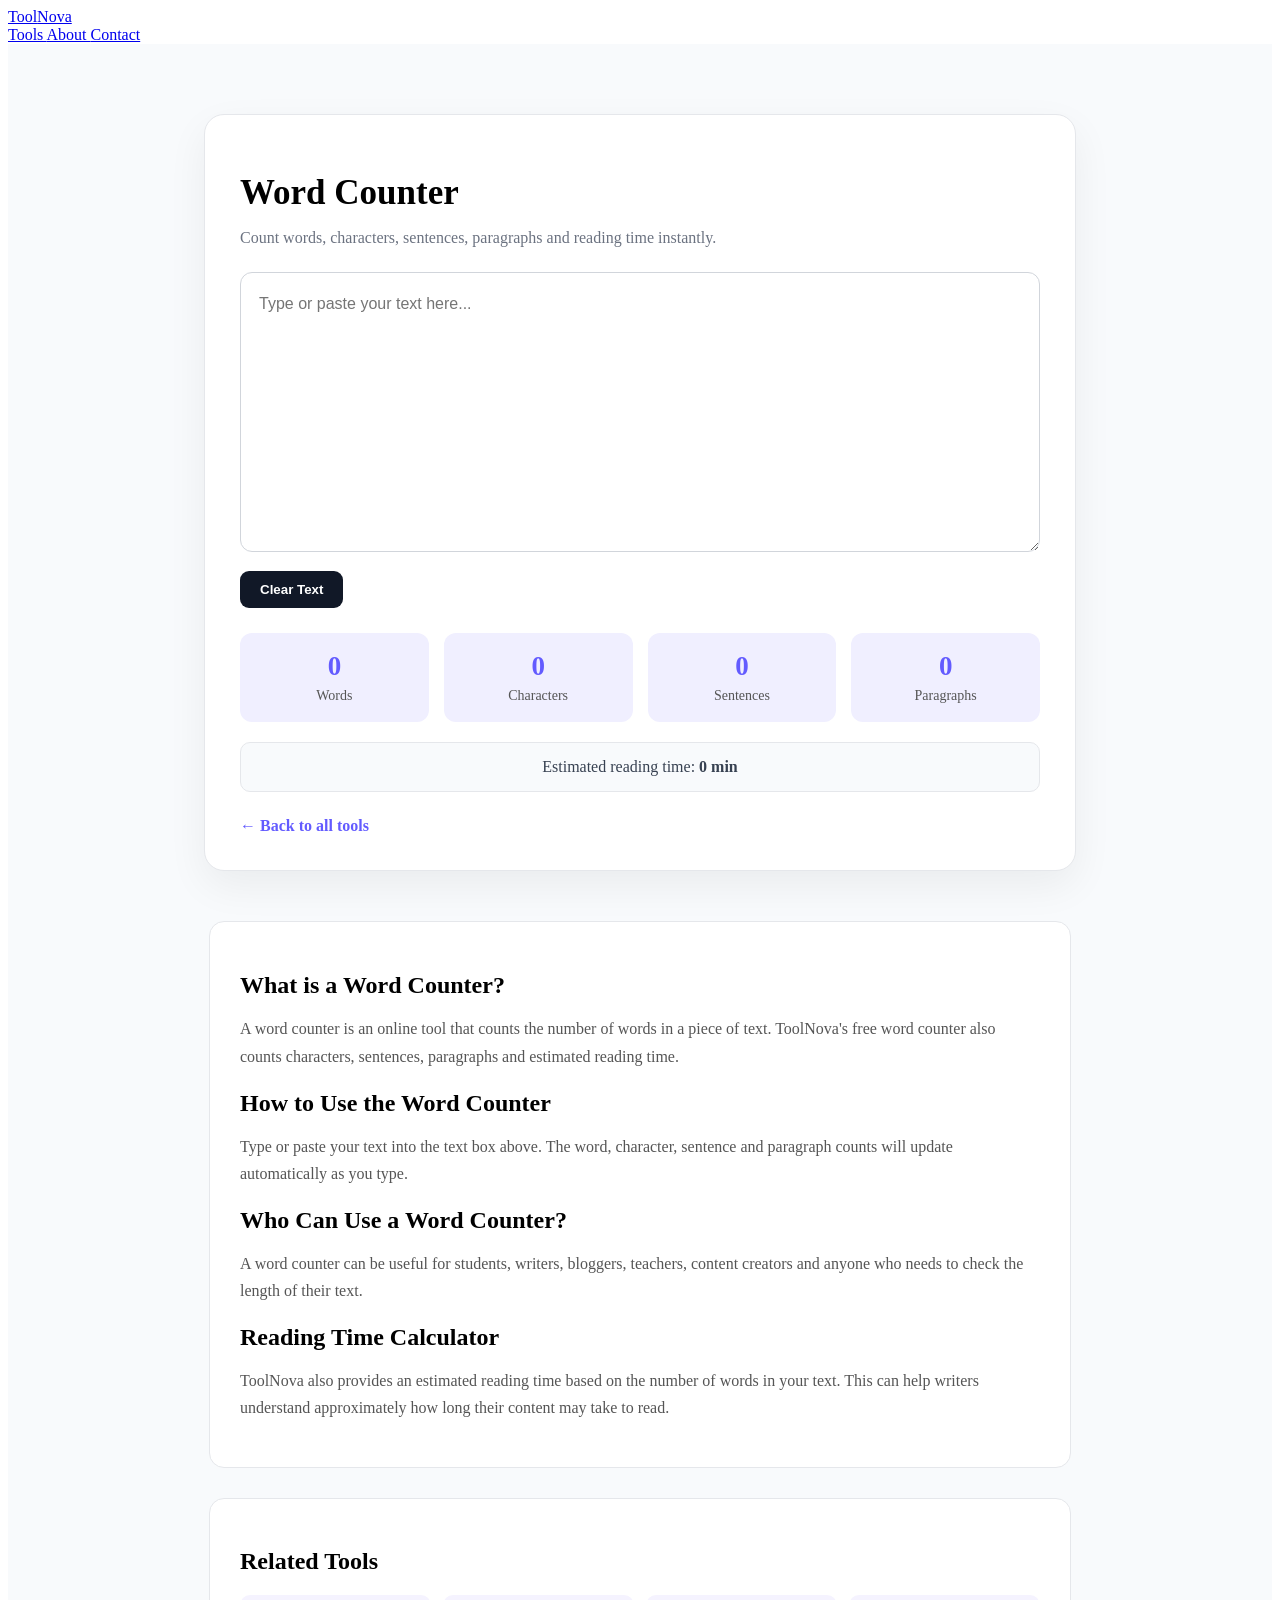
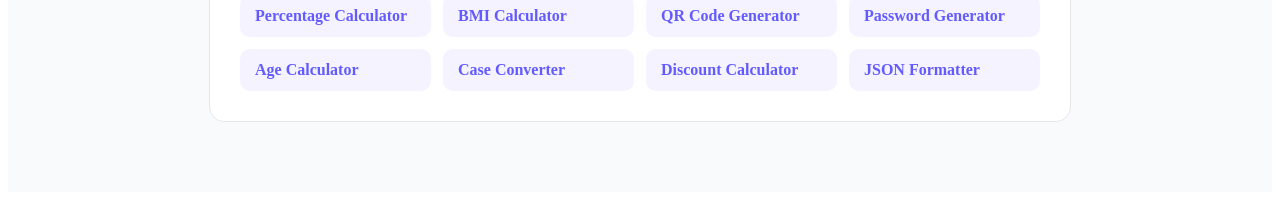
==== TOOLS/word-counter.html @ 47ff49fd "Initial ToolNova website" ====
<!DOCTYPE html>
<html lang="en">

<head>

    <meta charset="UTF-8">

    <meta name="viewport"
          content="width=device-width, initial-scale=1.0">

    <meta name="description"
          content="Free online word counter by ToolNova. Count words, characters, sentences, paragraphs and estimated reading time instantly.">

    <meta name="robots"
          content="index, follow">

    <title>Word Counter - Count Words & Characters Online | ToolNova</title>

    <link rel="icon"
          type="image/png"
          href="../assets/favicon.png">

    <link rel="stylesheet"
          href="../style.css">


    <style>

        /* ================= TOOL PAGE ================= */

        .tool-page {
            min-height: 75vh;
            padding: 70px 0;
            background: #f8fafc;
        }


        /* ================= COUNTER ================= */

        .counter {
            max-width: 800px;
            margin: auto;

            background: white;

            padding: 35px;

            border-radius: 20px;

            border: 1px solid #e5e7eb;

            box-shadow:
                0 15px 40px rgba(0,0,0,0.06);
        }


        .counter h1 {
            font-size: 35px;
            margin-bottom: 10px;
        }


        .counter-intro {
            color: #6b7280;
            margin-bottom: 25px;
        }


        textarea {
            width: 100%;

            min-height: 280px;

            padding: 18px;

            border: 1px solid #d1d5db;

            border-radius: 12px;

            resize: vertical;

            font-size: 16px;

            font-family: Arial, sans-serif;

            line-height: 1.6;

            outline: none;

            box-sizing: border-box;
        }


        textarea:focus {
            border-color: #635bff;

            box-shadow:
                0 0 0 3px rgba(99,91,255,0.10);
        }


        /* ================= CLEAR BUTTON ================= */

        .clear-btn {
            margin-top: 15px;

            padding: 11px 20px;

            border: none;

            border-radius: 9px;

            background: #111827;

            color: white;

            font-weight: 700;

            cursor: pointer;
        }


        .clear-btn:hover {
            background: #374151;
        }


        /* ================= STATS ================= */

        .stats {
            display: grid;

            grid-template-columns:
                repeat(4, 1fr);

            gap: 15px;

            margin-top: 25px;
        }


        .stat {
            background: #f0efff;

            padding: 18px;

            border-radius: 12px;

            text-align: center;
        }


        .stat strong {
            display: block;

            font-size: 27px;

            color: #635bff;

            margin-bottom: 4px;
        }


        .stat span {
            color: #555;

            font-size: 14px;
        }


        /* ================= READING TIME ================= */

        .reading-time {
            margin-top: 20px;

            padding: 15px;

            background: #f8fafc;

            border: 1px solid #e5e7eb;

            border-radius: 10px;

            text-align: center;

            color: #374151;
        }


        /* ================= BACK ================= */

        .back {
            display: inline-block;

            margin-top: 25px;

            color: #635bff;

            font-weight: 700;

            text-decoration: none;
        }


        /* ================= SEO CONTENT ================= */

        .seo-content {

            max-width: 800px;

            margin: 50px auto 0;

            background: white;

            padding: 30px;

            border-radius: 15px;

            border: 1px solid #e5e7eb;
        }


        .seo-content h2 {

            margin-bottom: 12px;
        }


        .seo-content p {

            color: #555;

            line-height: 1.7;

            margin-bottom: 15px;
        }


        /* ================= RELATED TOOLS ================= */

        .related-tools {

            max-width: 800px;

            margin: 30px auto 0;

            background: white;

            padding: 30px;

            border-radius: 15px;

            border: 1px solid #e5e7eb;
        }


        .related-tools h2 {

            margin-bottom: 20px;
        }


        .related-tools-grid {

            display: grid;

            grid-template-columns:
                repeat(auto-fit, minmax(180px, 1fr));

            gap: 12px;
        }


        .related-tools a {

            display: block;

            padding: 12px 15px;

            background: #f5f3ff;

            color: #635bff;

            text-decoration: none;

            border-radius: 10px;

            font-weight: 600;

            transition: 0.2s;
        }


        .related-tools a:hover {

            background: #635bff;

            color: white;
        }


        /* ================= MOBILE ================= */

        @media (max-width: 700px) {

            .tool-page {

                padding: 40px 15px;

            }


            .counter {

                padding: 25px 20px;

            }


            .stats {

                grid-template-columns:
                    repeat(2, 1fr);

            }


            .counter h1 {

                font-size: 28px;

            }


            .seo-content,
            .related-tools {

                padding: 22px 18px;

            }

        }


        @media (max-width: 450px) {

            .counter {

                padding: 22px 17px;

            }


            .stats {

                grid-template-columns:
                    1fr 1fr;

                gap: 10px;

            }


            .stat {

                padding: 15px 10px;

            }


            .stat strong {

                font-size: 24px;

            }

        }

    </style>

</head>


<body>


<!-- ================= HEADER ================= -->

<header class="header">

    <div class="container nav">

        <a href="../index.html"
           class="logo">

            Tool<span>Nova</span>

        </a>


        <nav>

            <a href="../index.html#tools">
                Tools
            </a>

            <a href="../pages/about.html">
                About
            </a>

            <a href="../pages/contact.html">
                Contact
            </a>

        </nav>

    </div>

</header>



<!-- ================= MAIN ================= -->

<main class="tool-page">

    <div class="container">


        <!-- ================= WORD COUNTER ================= -->

        <div class="counter">

            <h1>
                Word Counter
            </h1>


            <p class="counter-intro">
                Count words, characters, sentences,
                paragraphs and reading time instantly.
            </p>


            <textarea
                id="text"
                placeholder="Type or paste your text here..."
                spellcheck="true"></textarea>


            <button
                class="clear-btn"
                onclick="clearText()">

                Clear Text

            </button>


            <!-- ================= STATS ================= -->

            <div class="stats">


                <div class="stat">

                    <strong id="words">
                        0
                    </strong>

                    <span>
                        Words
                    </span>

                </div>


                <div class="stat">

                    <strong id="characters">
                        0
                    </strong>

                    <span>
                        Characters
                    </span>

                </div>


                <div class="stat">

                    <strong id="sentences">
                        0
                    </strong>

                    <span>
                        Sentences
                    </span>

                </div>


                <div class="stat">

                    <strong id="paragraphs">
                        0
                    </strong>

                    <span>
                        Paragraphs
                    </span>

                </div>


            </div>


            <!-- ================= READING TIME ================= -->

            <div class="reading-time">

                Estimated reading time:

                <strong id="readingTime">
                    0 min
                </strong>

            </div>


            <!-- ================= BACK ================= -->

            <a
                href="../index.html#tools"
                class="back">

                ← Back to all tools

            </a>

        </div>



        <!-- ================= SEO CONTENT ================= -->

        <div class="seo-content">

            <h2>
                What is a Word Counter?
            </h2>

            <p>
                A word counter is an online tool that counts the number
                of words in a piece of text. ToolNova's free word counter
                also counts characters, sentences, paragraphs and
                estimated reading time.
            </p>


            <h2>
                How to Use the Word Counter
            </h2>

            <p>
                Type or paste your text into the text box above.
                The word, character, sentence and paragraph counts
                will update automatically as you type.
            </p>


            <h2>
                Who Can Use a Word Counter?
            </h2>

            <p>
                A word counter can be useful for students, writers,
                bloggers, teachers, content creators and anyone who
                needs to check the length of their text.
            </p>


            <h2>
                Reading Time Calculator
            </h2>

            <p>
                ToolNova also provides an estimated reading time based
                on the number of words in your text. This can help
                writers understand approximately how long their content
                may take to read.
            </p>

        </div>



        <!-- ================= RELATED TOOLS ================= -->

        <div class="related-tools">

            <h2>
                Related Tools
            </h2>


            <div class="related-tools-grid">

                <a href="percentage-calculator.html">
                    Percentage Calculator
                </a>

                <a href="bmi-calculator.html">
                    BMI Calculator
                </a>

                <a href="qr-code-generator.html">
                    QR Code Generator
                </a>

                <a href="password-generator.html">
                    Password Generator
                </a>

                <a href="age.html">
                    Age Calculator
                </a>

                <a href="case-converter.html">
                    Case Converter
                </a>

                <a href="discount.html">
                    Discount Calculator
                </a>

                <a href="json-formatter.html">
                    JSON Formatter
                </a>

            </div>

        </div>


    </div>

</main>



<!-- ================= JAVASCRIPT ================= -->

<script>


const textArea =
    document.getElementById("text");


const words =
    document.getElementById("words");


const characters =
    document.getElementById("characters");


const sentences =
    document.getElementById("sentences");


const paragraphs =
    document.getElementById("paragraphs");


const readingTime =
    document.getElementById("readingTime");



/* ================= INPUT EVENT ================= */

textArea.addEventListener(
    "input",
    updateCounter
);



/* ================= UPDATE COUNTER ================= */

function updateCounter() {

    const value =
        textArea.value;


    /*
        CHARACTER COUNT
    */

    characters.textContent =
        value.length;



    /*
        WORD COUNT
    */

    const wordArray =
        value.trim()
        ? value.trim().split(/\s+/)
        : [];


    words.textContent =
        wordArray.length;



    /*
        SENTENCE COUNT
    */

    const sentenceArray =
        value.match(
            /[^.!?]+[.!?]+/g
        ) || [];


    sentences.textContent =
        sentenceArray.length;



    /*
        PARAGRAPH COUNT
    */

    const paragraphArray =
        value
            .split(/\n\s*\n/)
            .filter(
                paragraph =>
                paragraph.trim().length > 0
            );


    paragraphs.textContent =
        paragraphArray.length;



    /*
        READING TIME

        Average reading speed:
        approximately 200 words/minute
    */

    const minutes =
        Math.ceil(
            wordArray.length / 200
        );


    if (wordArray.length === 0) {

        readingTime.textContent =
            "0 min";

    }

    else if (minutes === 1) {

        readingTime.textContent =
            "1 min";

    }

    else {

        readingTime.textContent =
            minutes + " min";

    }

}



/* ================= CLEAR BUTTON ================= */

function clearText() {

    textArea.value = "";

    updateCounter();

    textArea.focus();

}


</script>


</body>

</html>
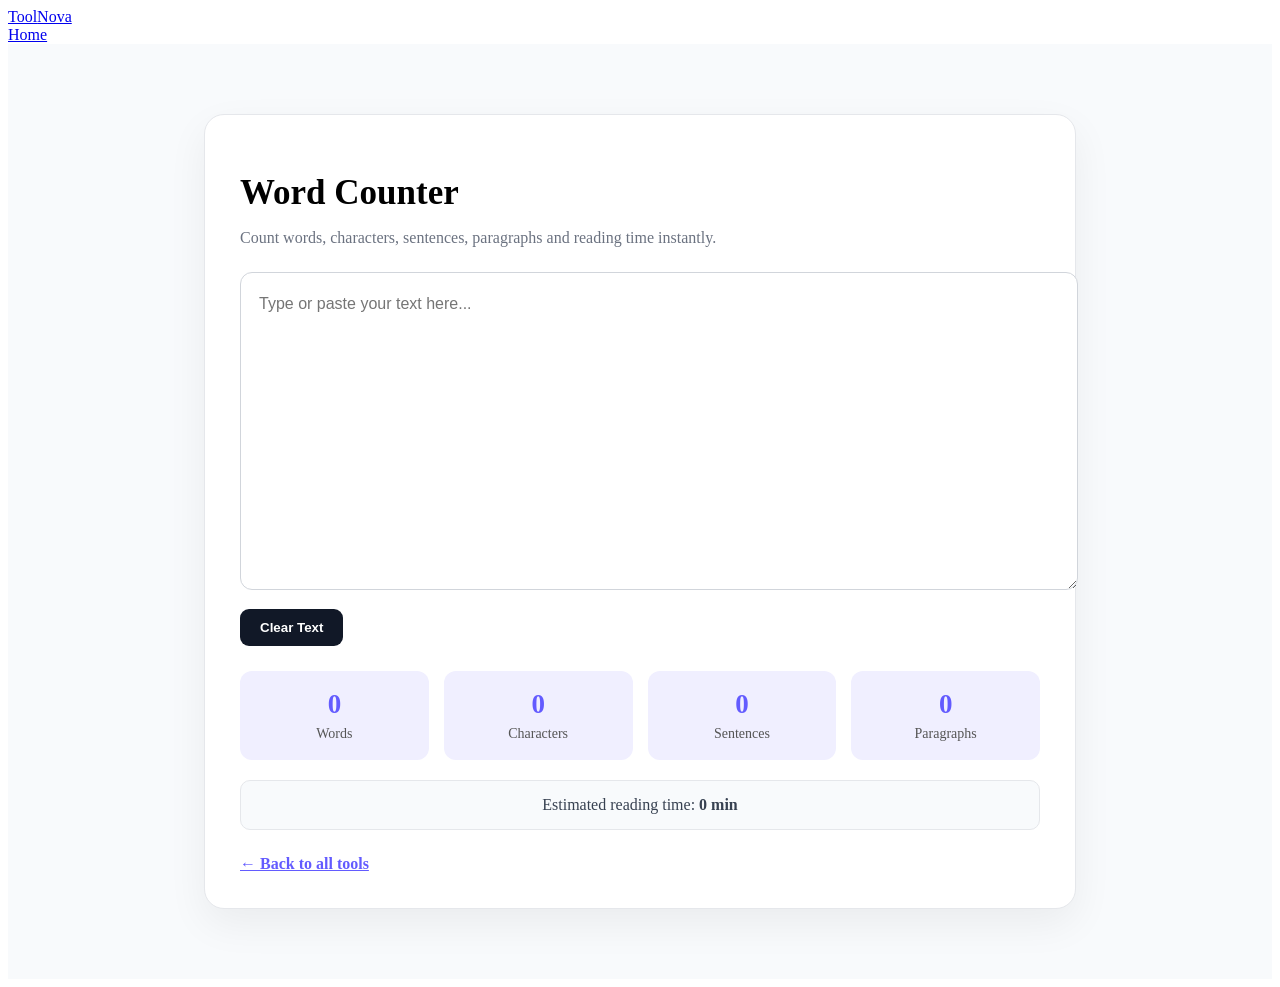
==== commit add9ba39: "Initial TOOLNOVA website" ====
--- a/TOOLS/word-counter.html
+++ b/TOOLS/word-counter.html
@@ -9,24 +9,14 @@
           content="width=device-width, initial-scale=1.0">
 
     <meta name="description"
-          content="Free online word counter by ToolNova. Count words, characters, sentences, paragraphs and estimated reading time instantly.">
-
-    <meta name="robots"
-          content="index, follow">
-
-    <title>Word Counter - Count Words & Characters Online | ToolNova</title>
-
-    <link rel="icon"
-          type="image/png"
-          href="../assets/favicon.png">
+          content="Free online word counter. Count words, characters, sentences, paragraphs and reading time instantly.">
+
+    <title>Word Counter - ToolNova</title>
 
     <link rel="stylesheet"
           href="../style.css">
 
-
     <style>
-
-        /* ================= TOOL PAGE ================= */
 
         .tool-page {
             min-height: 75vh;
@@ -34,9 +24,6 @@
             background: #f8fafc;
         }
 
-
-        /* ================= COUNTER ================= */
-
         .counter {
             max-width: 800px;
             margin: auto;
@@ -53,19 +40,16 @@
                 0 15px 40px rgba(0,0,0,0.06);
         }
 
-
         .counter h1 {
             font-size: 35px;
             margin-bottom: 10px;
         }
 
-
         .counter-intro {
             color: #6b7280;
             margin-bottom: 25px;
         }
 
-
         textarea {
             width: 100%;
 
@@ -86,10 +70,7 @@
             line-height: 1.6;
 
             outline: none;
-
-            box-sizing: border-box;
-        }
-
+        }
 
         textarea:focus {
             border-color: #635bff;
@@ -98,9 +79,6 @@
                 0 0 0 3px rgba(99,91,255,0.10);
         }
 
-
-        /* ================= CLEAR BUTTON ================= */
-
         .clear-btn {
             margin-top: 15px;
 
@@ -119,14 +97,10 @@
             cursor: pointer;
         }
 
-
         .clear-btn:hover {
             background: #374151;
         }
 
-
-        /* ================= STATS ================= */
-
         .stats {
             display: grid;
 
@@ -138,7 +112,6 @@
             margin-top: 25px;
         }
 
-
         .stat {
             background: #f0efff;
 
@@ -149,7 +122,6 @@
             text-align: center;
         }
 
-
         .stat strong {
             display: block;
 
@@ -160,16 +132,12 @@
             margin-bottom: 4px;
         }
 
-
         .stat span {
             color: #555;
 
             font-size: 14px;
         }
 
-
-        /* ================= READING TIME ================= */
-
         .reading-time {
             margin-top: 20px;
 
@@ -186,9 +154,6 @@
             color: #374151;
         }
 
-
-        /* ================= BACK ================= */
-
         .back {
             display: inline-block;
 
@@ -197,183 +162,31 @@
             color: #635bff;
 
             font-weight: 700;
-
-            text-decoration: none;
-        }
-
-
-        /* ================= SEO CONTENT ================= */
-
-        .seo-content {
-
-            max-width: 800px;
-
-            margin: 50px auto 0;
-
-            background: white;
-
-            padding: 30px;
-
-            border-radius: 15px;
-
-            border: 1px solid #e5e7eb;
-        }
-
-
-        .seo-content h2 {
-
-            margin-bottom: 12px;
-        }
-
-
-        .seo-content p {
-
-            color: #555;
-
-            line-height: 1.7;
-
-            margin-bottom: 15px;
-        }
-
-
-        /* ================= RELATED TOOLS ================= */
-
-        .related-tools {
-
-            max-width: 800px;
-
-            margin: 30px auto 0;
-
-            background: white;
-
-            padding: 30px;
-
-            border-radius: 15px;
-
-            border: 1px solid #e5e7eb;
-        }
-
-
-        .related-tools h2 {
-
-            margin-bottom: 20px;
-        }
-
-
-        .related-tools-grid {
-
-            display: grid;
-
-            grid-template-columns:
-                repeat(auto-fit, minmax(180px, 1fr));
-
-            gap: 12px;
-        }
-
-
-        .related-tools a {
-
-            display: block;
-
-            padding: 12px 15px;
-
-            background: #f5f3ff;
-
-            color: #635bff;
-
-            text-decoration: none;
-
-            border-radius: 10px;
-
-            font-weight: 600;
-
-            transition: 0.2s;
-        }
-
-
-        .related-tools a:hover {
-
-            background: #635bff;
-
-            color: white;
-        }
-
-
-        /* ================= MOBILE ================= */
+        }
 
         @media (max-width: 700px) {
 
-            .tool-page {
-
-                padding: 40px 15px;
-
-            }
-
-
-            .counter {
-
-                padding: 25px 20px;
-
-            }
-
-
             .stats {
-
                 grid-template-columns:
                     repeat(2, 1fr);
-
             }
 
+        }
+
+        @media (max-width: 450px) {
+
+            .counter {
+                padding: 22px;
+            }
+
+            .stats {
+                grid-template-columns: 1fr 1fr;
+            }
 
             .counter h1 {
-
                 font-size: 28px;
-
             }
 
-
-            .seo-content,
-            .related-tools {
-
-                padding: 22px 18px;
-
-            }
-
-        }
-
-
-        @media (max-width: 450px) {
-
-            .counter {
-
-                padding: 22px 17px;
-
-            }
-
-
-            .stats {
-
-                grid-template-columns:
-                    1fr 1fr;
-
-                gap: 10px;
-
-            }
-
-
-            .stat {
-
-                padding: 15px 10px;
-
-            }
-
-
-            .stat strong {
-
-                font-size: 24px;
-
-            }
-
         }
 
     </style>
@@ -383,8 +196,6 @@
 
 <body>
 
-
-<!-- ================= HEADER ================= -->
 
 <header class="header">
 
@@ -397,21 +208,12 @@
 
         </a>
 
-
         <nav>
 
-            <a href="../index.html#tools">
-                Tools
+            <a href="../index.html">
+                Home
             </a>
 
-            <a href="../pages/about.html">
-                About
-            </a>
-
-            <a href="../pages/contact.html">
-                Contact
-            </a>
-
         </nav>
 
     </div>
@@ -420,21 +222,15 @@
 
 
 
-<!-- ================= MAIN ================= -->
-
 <main class="tool-page">
 
     <div class="container">
-
-
-        <!-- ================= WORD COUNTER ================= -->
 
         <div class="counter">
 
             <h1>
                 Word Counter
             </h1>
-
 
             <p class="counter-intro">
                 Count words, characters, sentences,
@@ -457,8 +253,6 @@
             </button>
 
 
-            <!-- ================= STATS ================= -->
-
             <div class="stats">
 
 
@@ -517,8 +311,6 @@
             </div>
 
 
-            <!-- ================= READING TIME ================= -->
-
             <div class="reading-time">
 
                 Estimated reading time:
@@ -530,10 +322,8 @@
             </div>
 
 
-            <!-- ================= BACK ================= -->
-
             <a
-                href="../index.html#tools"
+                href="../index.html"
                 class="back">
 
                 ← Back to all tools
@@ -542,116 +332,11 @@
 
         </div>
 
-
-
-        <!-- ================= SEO CONTENT ================= -->
-
-        <div class="seo-content">
-
-            <h2>
-                What is a Word Counter?
-            </h2>
-
-            <p>
-                A word counter is an online tool that counts the number
-                of words in a piece of text. ToolNova's free word counter
-                also counts characters, sentences, paragraphs and
-                estimated reading time.
-            </p>
-
-
-            <h2>
-                How to Use the Word Counter
-            </h2>
-
-            <p>
-                Type or paste your text into the text box above.
-                The word, character, sentence and paragraph counts
-                will update automatically as you type.
-            </p>
-
-
-            <h2>
-                Who Can Use a Word Counter?
-            </h2>
-
-            <p>
-                A word counter can be useful for students, writers,
-                bloggers, teachers, content creators and anyone who
-                needs to check the length of their text.
-            </p>
-
-
-            <h2>
-                Reading Time Calculator
-            </h2>
-
-            <p>
-                ToolNova also provides an estimated reading time based
-                on the number of words in your text. This can help
-                writers understand approximately how long their content
-                may take to read.
-            </p>
-
-        </div>
-
-
-
-        <!-- ================= RELATED TOOLS ================= -->
-
-        <div class="related-tools">
-
-            <h2>
-                Related Tools
-            </h2>
-
-
-            <div class="related-tools-grid">
-
-                <a href="percentage-calculator.html">
-                    Percentage Calculator
-                </a>
-
-                <a href="bmi-calculator.html">
-                    BMI Calculator
-                </a>
-
-                <a href="qr-code-generator.html">
-                    QR Code Generator
-                </a>
-
-                <a href="password-generator.html">
-                    Password Generator
-                </a>
-
-                <a href="age.html">
-                    Age Calculator
-                </a>
-
-                <a href="case-converter.html">
-                    Case Converter
-                </a>
-
-                <a href="discount.html">
-                    Discount Calculator
-                </a>
-
-                <a href="json-formatter.html">
-                    JSON Formatter
-                </a>
-
-            </div>
-
-        </div>
-
-
     </div>
 
 </main>
 
 
-
-<!-- ================= JAVASCRIPT ================= -->
 
 <script>
 
@@ -680,8 +365,6 @@
     document.getElementById("readingTime");
 
 
-
-/* ================= INPUT EVENT ================= */
 
 textArea.addEventListener(
     "input",
@@ -689,8 +372,6 @@
 );
 
 
-
-/* ================= UPDATE COUNTER ================= */
 
 function updateCounter() {
 
@@ -774,14 +455,12 @@
             "0 min";
 
     }
-
     else if (minutes === 1) {
 
         readingTime.textContent =
             "1 min";
 
     }
-
     else {
 
         readingTime.textContent =
@@ -793,7 +472,9 @@
 
 
 
-/* ================= CLEAR BUTTON ================= */
+/*
+    CLEAR BUTTON
+*/
 
 function clearText() {
 
@@ -805,7 +486,6 @@
 
 }
 
-
 </script>
 
 
